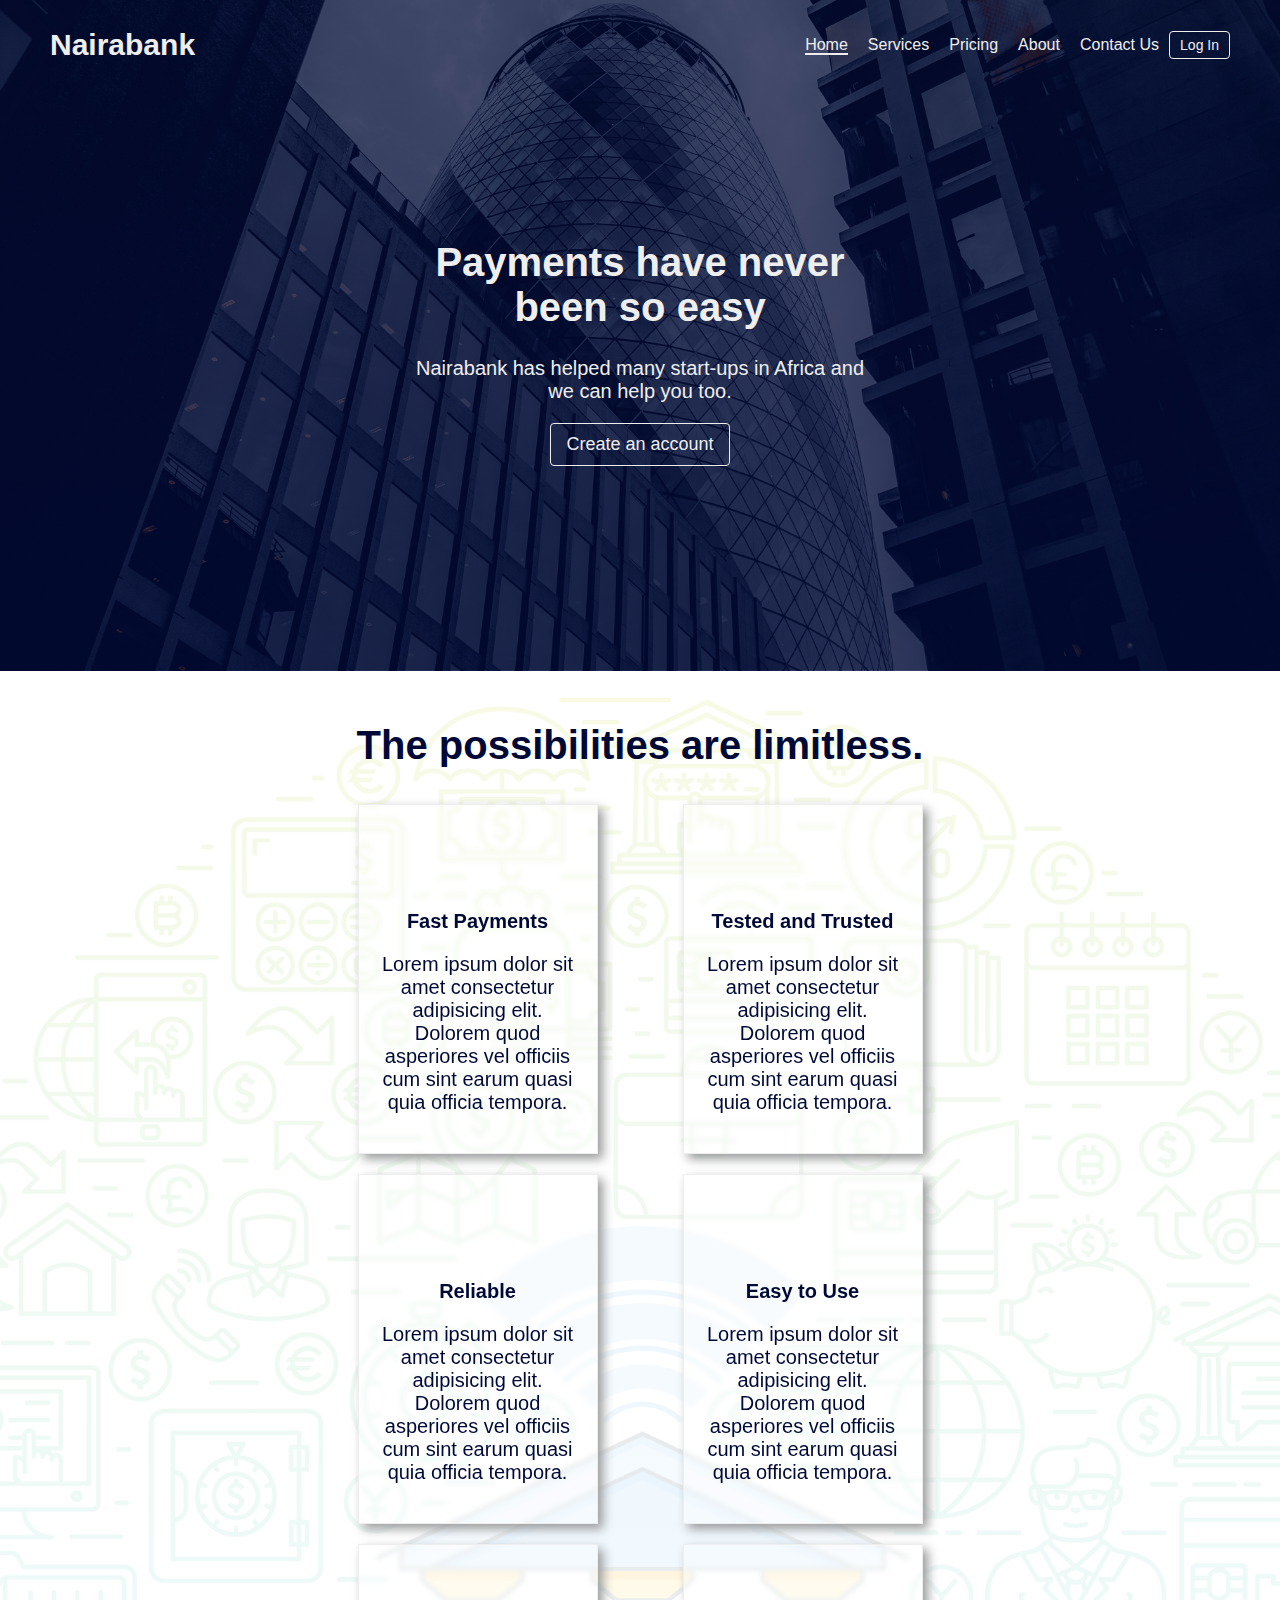
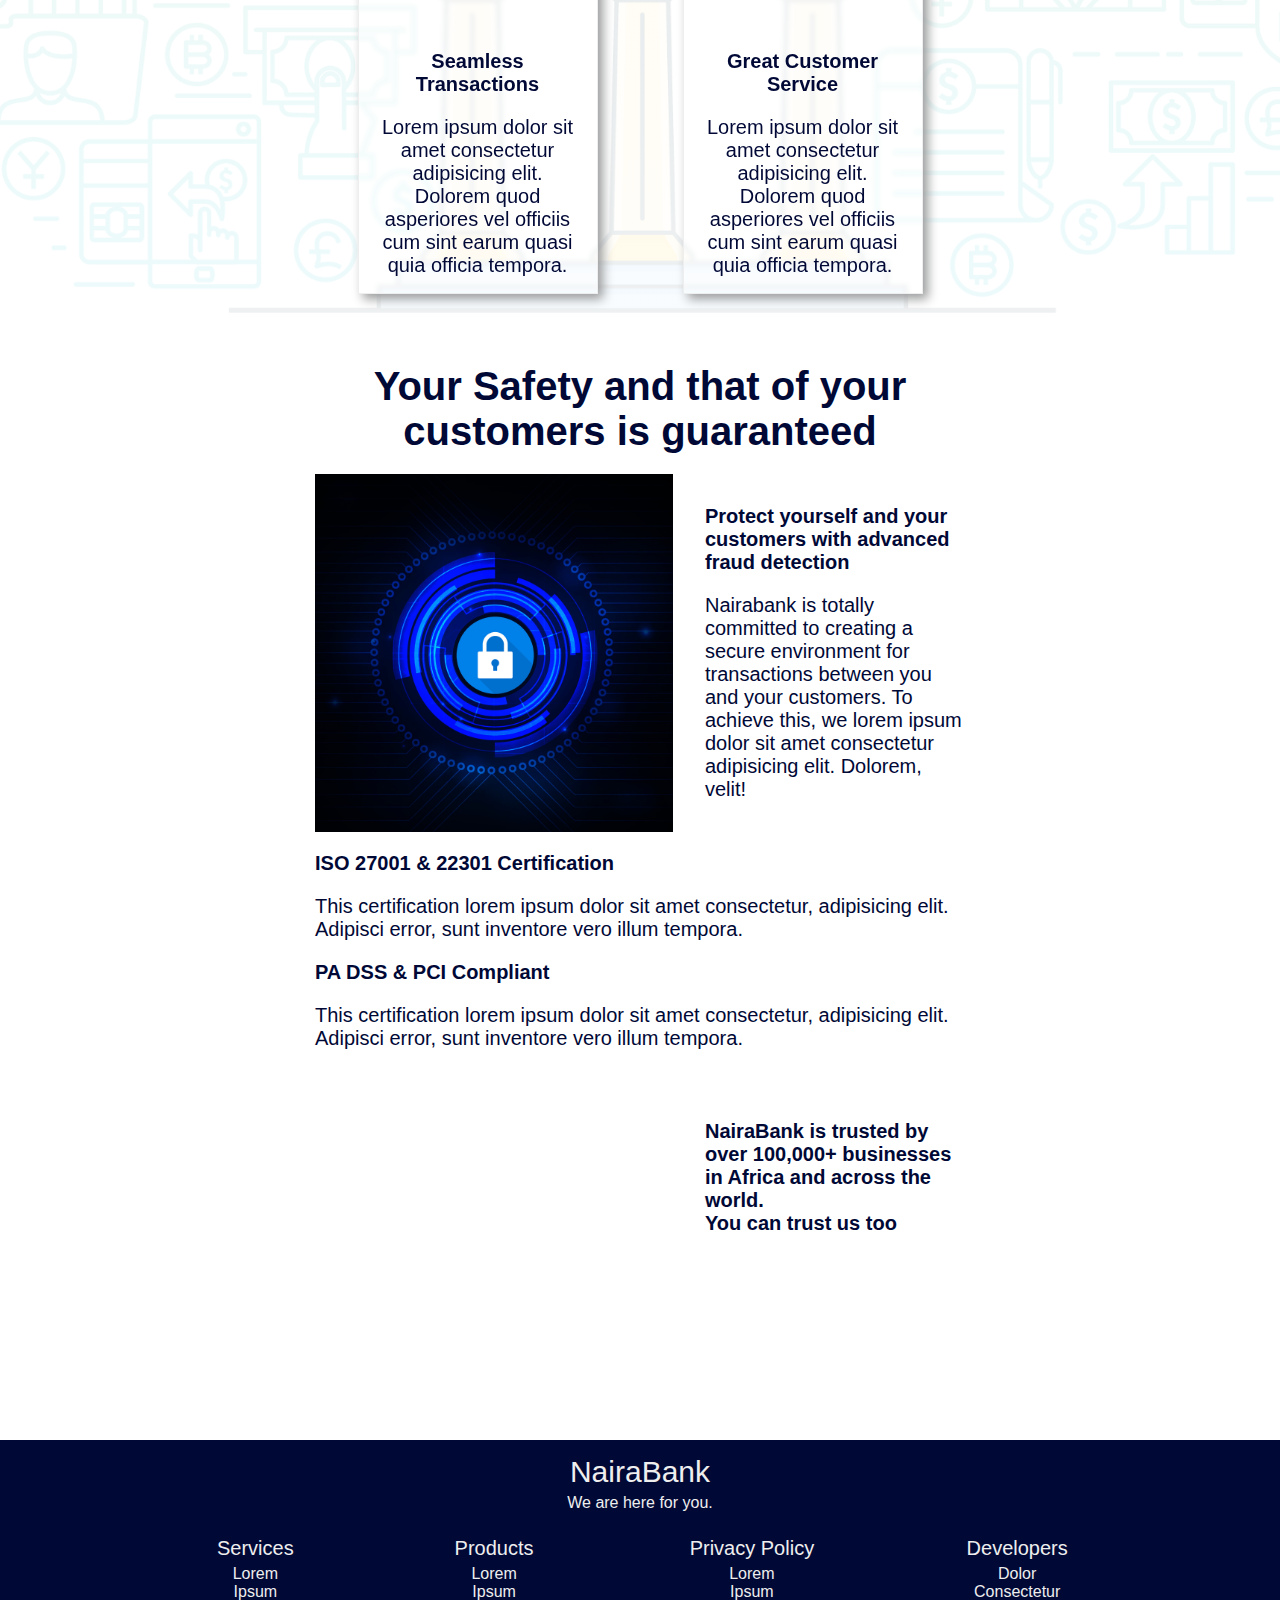
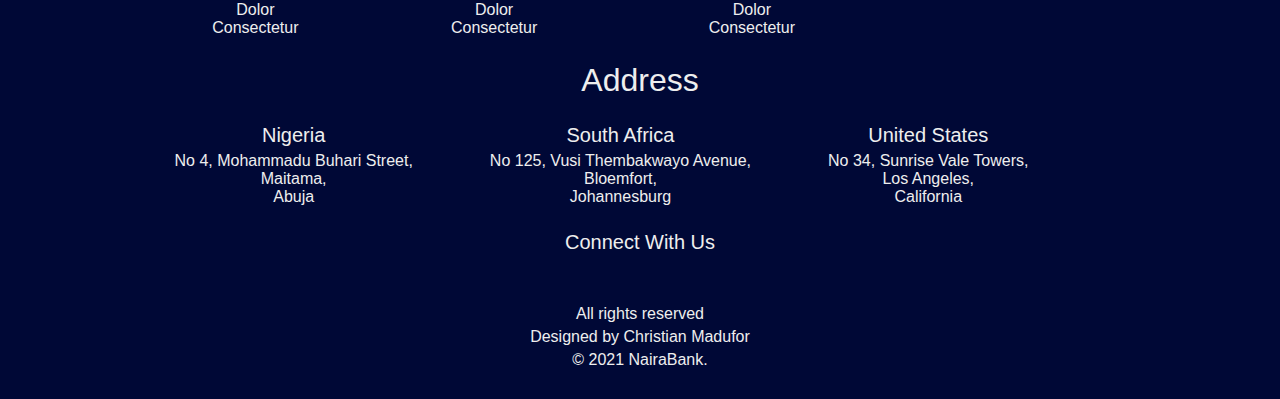
==== Fintech/index.html @ 77ecebfe "Add files via upload" ====
<!DOCTYPE html>
<html lang="en">
  <head>
    <meta charset="UTF-8" />
    <meta http-equiv="X-UA-Compatible" content="IE=edge" />
    <meta name="viewport" content="width=device-width, initial-scale=1.0" />
    <link rel="stylesheet" href="css/style.css" />
    <link
      rel="stylesheet"
      href="css/fontawesome-free-5.15.2-web/fa-css/all.css"
    />
    <title>Welcome to NairaBank</title>
  </head>
  <body>
    <div id="slideout-menu">
      <ul>
        <li><a href="#" class="active-page">Home</a></li>
        <li><a href="#">Services</a></li>
        <li><a href="#">Pricing</a></li>
        <li><a href="#">About</a></li>
        <li><a href="#">Contact Us</a></li>
      </ul>
    </div>
    <section class="container">
      <header>
        <div class="logo">
          <h3 class="logo-name">Nairabank</h3>
        </div>
        <nav>
          <ul>
            <li><a href="#" class="active">Home</a></li>
            <li><a href="#">Services</a></li>
            <li><a href="#">Pricing</a></li>
            <li><a href="#">About</a></li>
            <li><a href="#">Contact Us</a></li>
          </ul>
          <button class="nav-btn">Log In</button>
          <div id="menu-icon">
            <i id="menu-icon-logo" class="fas fa-bars"></i>
          </div>
        </nav>
      </header>
      <div class="hero">
        <h1 id="tagline">Payments have never been so easy</h1>
        <p>
          Nairabank has helped many start-ups in Africa and
          <br />
          we can help you too.
        </p>
        <button class="btn" type="button">Create an account</button>
      </div>
    </section>
    <section class="services">
      <h1>The possibilities are limitless.</h1>
      <div class="wrap">
        <div class="services-item">
          <div class="icon"><i class="fab fa-github"></i></div>
          <h3>Fast Payments</h3>
          <p>
            Lorem ipsum dolor sit amet consectetur adipisicing elit. Dolorem
            quod asperiores vel officiis cum sint earum quasi quia officia
            tempora.
          </p>
        </div>
        <div class="services-item">
          <div class="icon"><i class="fab fa-github"></i></div>
          <h3>Tested and Trusted</h3>
          <p>
            Lorem ipsum dolor sit amet consectetur adipisicing elit. Dolorem
            quod asperiores vel officiis cum sint earum quasi quia officia
            tempora.
          </p>
        </div>
        <div class="services-item">
          <div class="icon"><i class="fab fa-github"></i></div>
          <h3>Reliable</h3>
          <p>
            Lorem ipsum dolor sit amet consectetur adipisicing elit. Dolorem
            quod asperiores vel officiis cum sint earum quasi quia officia
            tempora.
          </p>
        </div>
        <div class="services-item">
          <div class="icon"><i class="fab fa-github"></i></div>
          <h3>Easy to Use</h3>
          <p>
            Lorem ipsum dolor sit amet consectetur adipisicing elit. Dolorem
            quod asperiores vel officiis cum sint earum quasi quia officia
            tempora.
          </p>
        </div>
        <div class="services-item">
          <div class="icon"><i class="fab fa-github"></i></div>
          <h3>Seamless Transactions</h3>
          <p>
            Lorem ipsum dolor sit amet consectetur adipisicing elit. Dolorem
            quod asperiores vel officiis cum sint earum quasi quia officia
            tempora.
          </p>
        </div>
        <div class="services-item">
          <div class="icon"><i class="fab fa-github"></i></div>
          <h3>Great Customer Service</h3>
          <p>
            Lorem ipsum dolor sit amet consectetur adipisicing elit. Dolorem
            quod asperiores vel officiis cum sint earum quasi quia officia
            tempora.
          </p>
        </div>
      </div>
    </section>
    <section class="security">
      <div class="wrap">
        <h1>Your Safety and that of your customers is guaranteed</h1>
        <div class="image-section">
          <img src="img/secure.jpg" alt="security" />
          <div class="image-section-text">
            <h3>
              Protect yourself and your customers with advanced fraud detection
            </h3>
            <p>
              Nairabank is totally committed to creating a secure environment
              for transactions between you and your customers. To achieve this,
              we lorem ipsum dolor sit amet consectetur adipisicing elit.
              Dolorem, velit!
            </p>
          </div>
        </div>
        <div class="certificates">
          <div>
            <h3>ISO 27001 & 22301 Certification</h3>
            <p>
              This certification lorem ipsum dolor sit amet consectetur,
              adipisicing elit. Adipisci error, sunt inventore vero illum tempora.
            </p>
          </div>
          <div>
            <h3>PA DSS & PCI Compliant</h3>
            <p>
              This certification lorem ipsum dolor sit amet consectetur,
              adipisicing elit. Adipisci error, sunt inventore vero illum tempora.
            </p>
          </div>
        </div>
      </div>
    </section>
    <section class="partners">
      <div class="wrap">
        <div class="image-section">
          <img src="img/happy-customer.jpg" alt="" />
          <div>
            <h3>
              NairaBank is trusted by over 100,000+ businesses in Africa and
              across the world. <br />
              <span>You can trust us too</span>
            </h3>
          </div>
        </div>
      </div>
      <div class="partner-icons">
        <i class="fab fa-apple"></i>
        <i class="fab fa-paypal"></i>
        <i class="fab fa-google"></i>
        <i class="fab fa-amazon"></i>
        <i class="fab fa-twitter"></i>
      </div>
    </section>
    <footer>
      <div class="footer-logo">
        <h2 class="logo-name">NairaBank</h2>
        <p>We are here for you.</p>
      </div>
      <div class="footer-items">
        <div>
          <h3>Services</h3>
          <ul>
            <li>Lorem</li>
            <li>Ipsum</li>
            <li>Dolor</li>
            <li>Consectetur</li>
          </ul>
        </div>
        <div>
          <h3>Products</h3>
          <ul>
            <li>Lorem</li>
            <li>Ipsum</li>
            <li>Dolor</li>
            <li>Consectetur</li>
          </ul>
        </div>
        <div>
          <h3>Privacy Policy</h3>
          <ul>
            <li>Lorem</li>
            <li>Ipsum</li>
            <li>Dolor</li>
            <li>Consectetur</li>
          </ul>
        </div>
        <div>
          <h3>Developers</h3>
          <ul>
            <li>Dolor</li>
            <li>Consectetur</li>
          </ul>
        </div>
      </div>
      <h2>Address</h2>
      <div class="footer-items">
        <div>
          <h3>Nigeria</h3>
          <p>
            No 4, Mohammadu Buhari Street,<br />
            Maitama,<br />
            Abuja
          </p>
        </div>
        <div>
          <h3>South Africa</h3>
          <p>
            No 125, Vusi Thembakwayo Avenue,<br />
            Bloemfort,<br />
            Johannesburg
          </p>
        </div>
        <div>
          <h3>United States</h3>
          <p>
            No 34, Sunrise Vale Towers,<br />
            Los Angeles,<br />
            California
          </div>
        </p>
      </div>
      <div class="social-media">
        <h3>Connect With Us</h3>
        <ul class="social-media-links">
          <li>
            <a href="#"><i class="fab fa-github"></i></a>
          </li>
          <li>
            <a href="#"><i class="fab fa-twitter"></i></a>
          </li>
          <li>
            <a href="#"><i class="fab fa-facebook"></i></a>
          </li>
          <li>
            <a href="#"><i class="fab fa-instagram"></i></a>
          </li>
        </ul>
      </div>
      <div>
        <p>All rights reserved</p>
        <p>Designed by Christian Madufor</p>
        <p>&copy 2021 NairaBank.</p>
      </div>
    </footer>

    <!-- JAVASCRIPT -->

    <script src="main.js"></script>
  </body>
</html>
---- Fintech/css/style.css ----
body {
  margin: 0;
  padding: 0;
  box-sizing: border-box;
  font-family: "Gill Sans", "Gill Sans MT", Calibri, "Trebuchet MS", sans-serif;
  color: rgb(0, 8, 54);
  /* overflow: hidden; */
}
*,
*:before,
*:after {
  box-sizing: inherit;
}
h1,
h2,
h3 {
  font-family: -apple-system, BlinkMacSystemFont, "Segoe UI", Roboto, Oxygen,
    Ubuntu, Cantarell, "Open Sans", "Helvetica Neue", sans-serif;
  font-weight: bold;
}
h1 {
  font-size: 26px;
}
h2 {
  font-size: 22px;
}
h3 {
  font-size: 18px;
}
p {
  font-size: 16px;
}
img {
  display: block;
  width: 100%;
}
a {
  text-decoration: none;
  color: inherit;
}
ul {
  list-style: none;
  padding: 0;
}
header,
nav {
  display: flex;
  align-items: center;
  justify-content: space-between;
}
.container {
  width: 100%;
  background-image: linear-gradient(rgba(0, 8, 54, 0.7), rgba(0, 8, 54, 0.8)),
    url(../img/buildings.jpg);
  background-repeat: no-repeat;
  background-size: cover;
  background-position: center;
  padding-bottom: 5px;
  color: #eee;
  position: relative;
}
header {
  padding: 20px 25px;
}

nav ul {
  display: none;
}
.active {
  border-bottom: 2px solid #eee;
}
.active-page {
  border-bottom: 2px solid #eee;
}
#slideout-menu {
  background: rgba(0, 8, 54, 0.7);
  z-index: 50;
  position: absolute;
  transition: 0.6s;
  padding-top: 110px;
  padding-right: 50px;
  width: 100%;
  height: 100vh;
  text-align: right;
  display: block;
  /* for JS */
  opacity: 0;
  pointer-events: none;
}
#slideout-menu ul {
  display: block;
  color: #eee;
}
#slideout-menu li {
  padding: 4px;
  margin-bottom: 5px;
}
#slideout-menu a {
  font-size: 20px;
  color: #eee;
}
#menu-icon {
  color: #eee;
  font-size: 20px;
  margin: 0 20px;
  z-index: 100;
}

button {
  border: 1px solid #eee;
  border-radius: 4px;
  font-size: 14px;
  padding: 10px 15px;
  color: #eee;
  background-color: transparent;
}
.nav-btn {
  padding: 5px 10px;
}
/* .logo-name {
  font-size: 20px;
  margin: 0;
} */
.hero {
  width: 80%;
  max-width: 500px;
  margin: 90px auto 150px auto;
  padding: 0 10px;
  text-align: center;
}
.services {
  background-image: linear-gradient(
      rgba(255, 255, 255, 0.8),
      rgba(255, 255, 255, 0.9)
    ),
    url(../img/art.png);
  background-repeat: no-repeat;
  background-size: cover;
  background-position: center;
  text-align: center;
  padding: 25px 20px;
}
.wrap {
  max-width: 500px;
  margin: 0 auto;
  /* max-width: 620px; */
  display: flex;
  flex-direction: row;
  flex-wrap: wrap;
  align-items: center;
  justify-items: center;
}
.services-item {
  width: 240px;
  height: 350px;
  margin: 10px auto;
  padding: 40px 20px;
  border: 1px solid #eee;
  background-color: rgba(255, 255, 255, 0.3);
  backdrop-filter: blur(2px);
  box-shadow: 5px 5px 10px rgb(154, 155, 156);
}
.icon {
  color: royalblue;
  font-size: 40px;
}
.image-section {
  display: flex;
  flex-direction: column;
  justify-content: space-between;
  align-items: center;
  justify-items: center;
}
.security,
.partners {
  padding: 15px 20px;
}
.security h1 {
  text-align: center;
  max-width: 580px;
  margin: 20px auto;
}
.social-media ul {
  display: flex;
}
.partner-icons {
  margin: 30px 0;
  display: flex;
  align-items: center;
  justify-content: center;
}
.partner-icons i {
  font-size: 36px;
  margin: 0 10px;
}
footer {
  padding: 15px 10px;
  background-color: rgb(0, 8, 54);
  color: #eee;
  text-align: center;
}
footer h2,
footer h3,
footer h4,
footer p,
footer ul {
  margin: 5px;
  font-weight: 400;
}
footer > div {
  margin-bottom: 15px;
}
ul.social-media-links {
  display: flex;
  align-items: center;
  width: 150px;
  justify-content: space-around;
  margin: 0 auto;
}
.social-media-links li {
  margin: 5px 10px;
}
.social-media-links li i {
  font-size: 20px;
}

/* MEDIA QUERIES */
@media (min-width: 728px) {
  .logo-name {
    font-size: 30px;
    margin: 0px;
  }
  .btn {
    font-size: 18px;
  }
  header {
    padding: 20px 50px;
  }
  nav ul {
    display: block;
    display: flex;
    flex-direction: row;
  }
  nav ul li {
    margin: 0 10px;
  }
  #slideout-menu,
  #menu-icon {
    display: none;
  }
  .hero {
    margin: 150px auto 200px auto;
  }
  .tagline {
    font-size: 48px;
  }
  .wrap {
    max-width: 650px;
  }
  .image-section {
    display: flex;
    flex-direction: row;
    justify-content: space-between;
    align-items: center;
    justify-items: center;
  }
  .image-section img {
    width: 55%;
  }
  .image-section div {
    width: 40%;
  }
  h1 {
    font-size: 40px;
  }
  h2 {
    font-size: 32px;
  }
  h3 {
    font-size: 20px;
  }
  p {
    font-size: 20px;
  }
  .partner-icons {
    margin: 50px 0;
  }
  .partner-icons i {
    font-size: 70px;
    margin: 0 15px;
  }
  footer p {
    font-size: 16px;
  }
  .footer-items {
    width: 80%;
    display: flex;
    align-items: flex-start;
    justify-content: space-around;
    margin: 20px auto;
  }
}
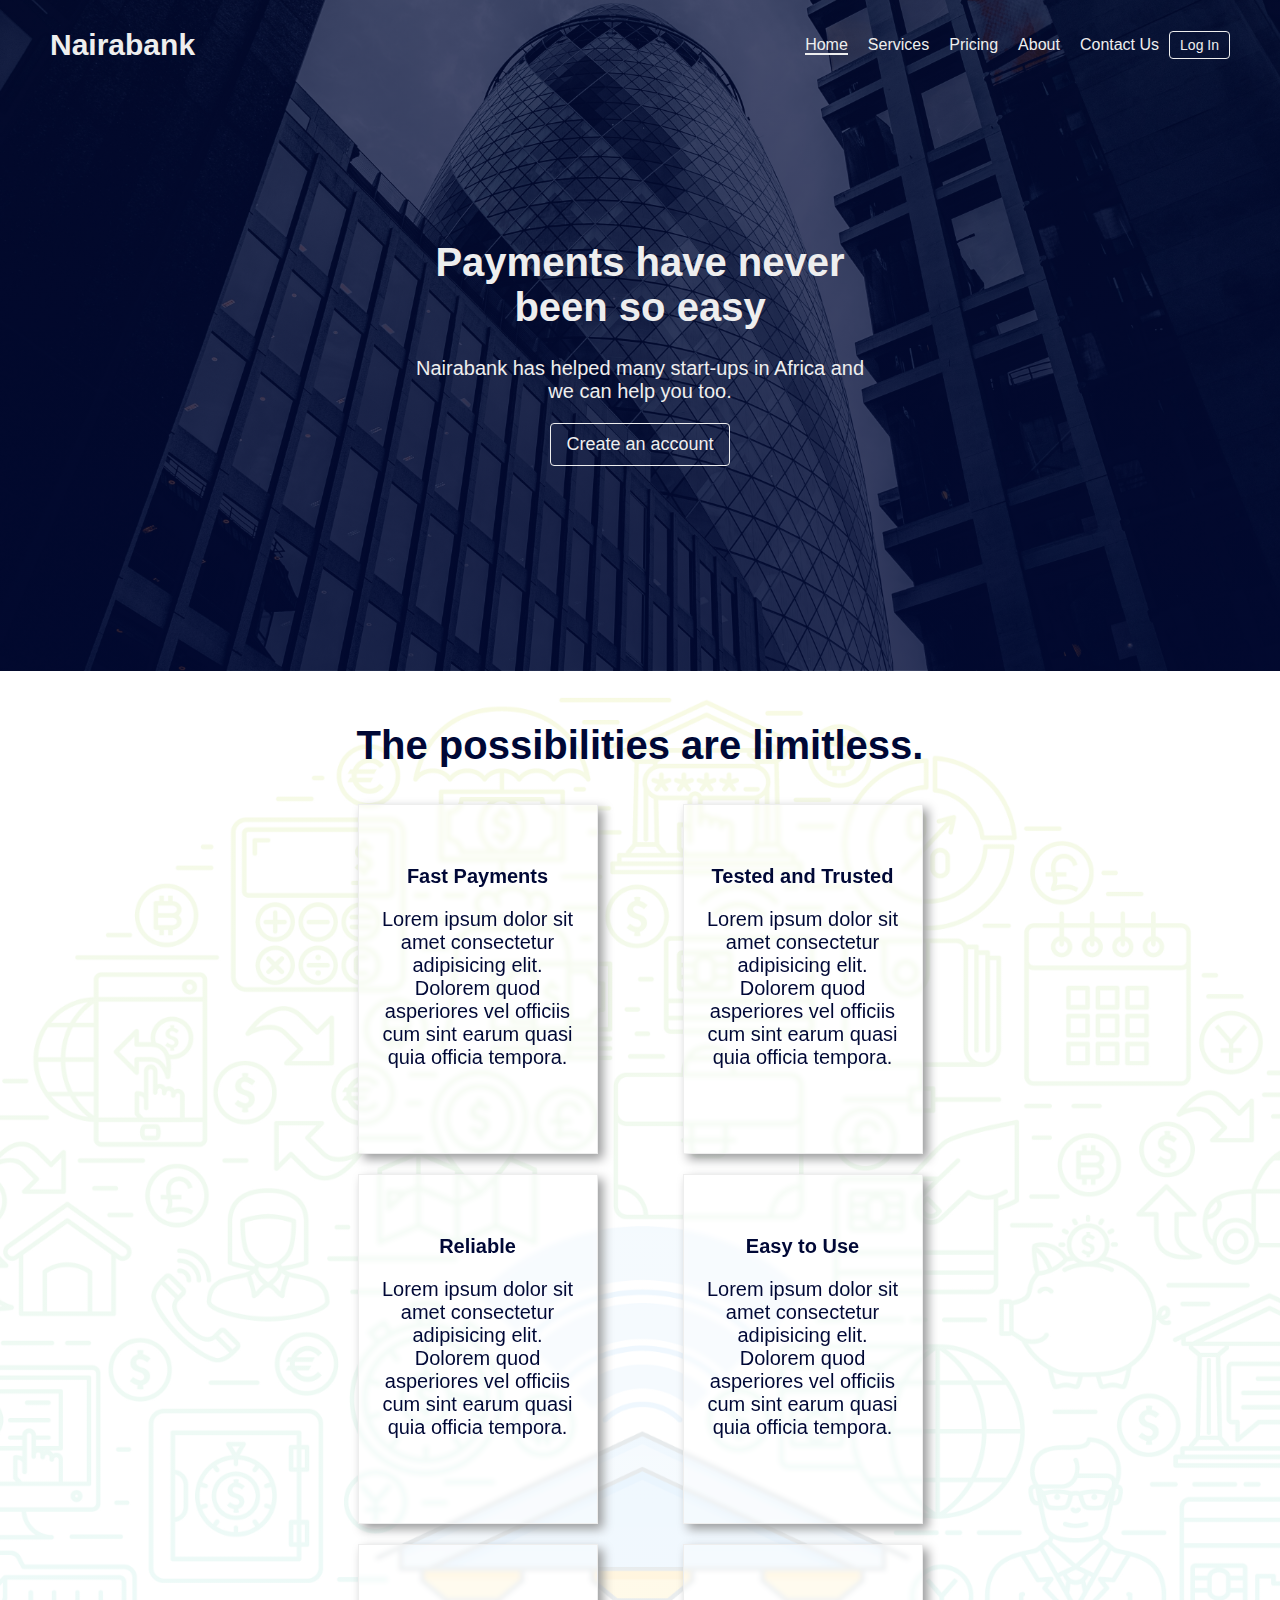
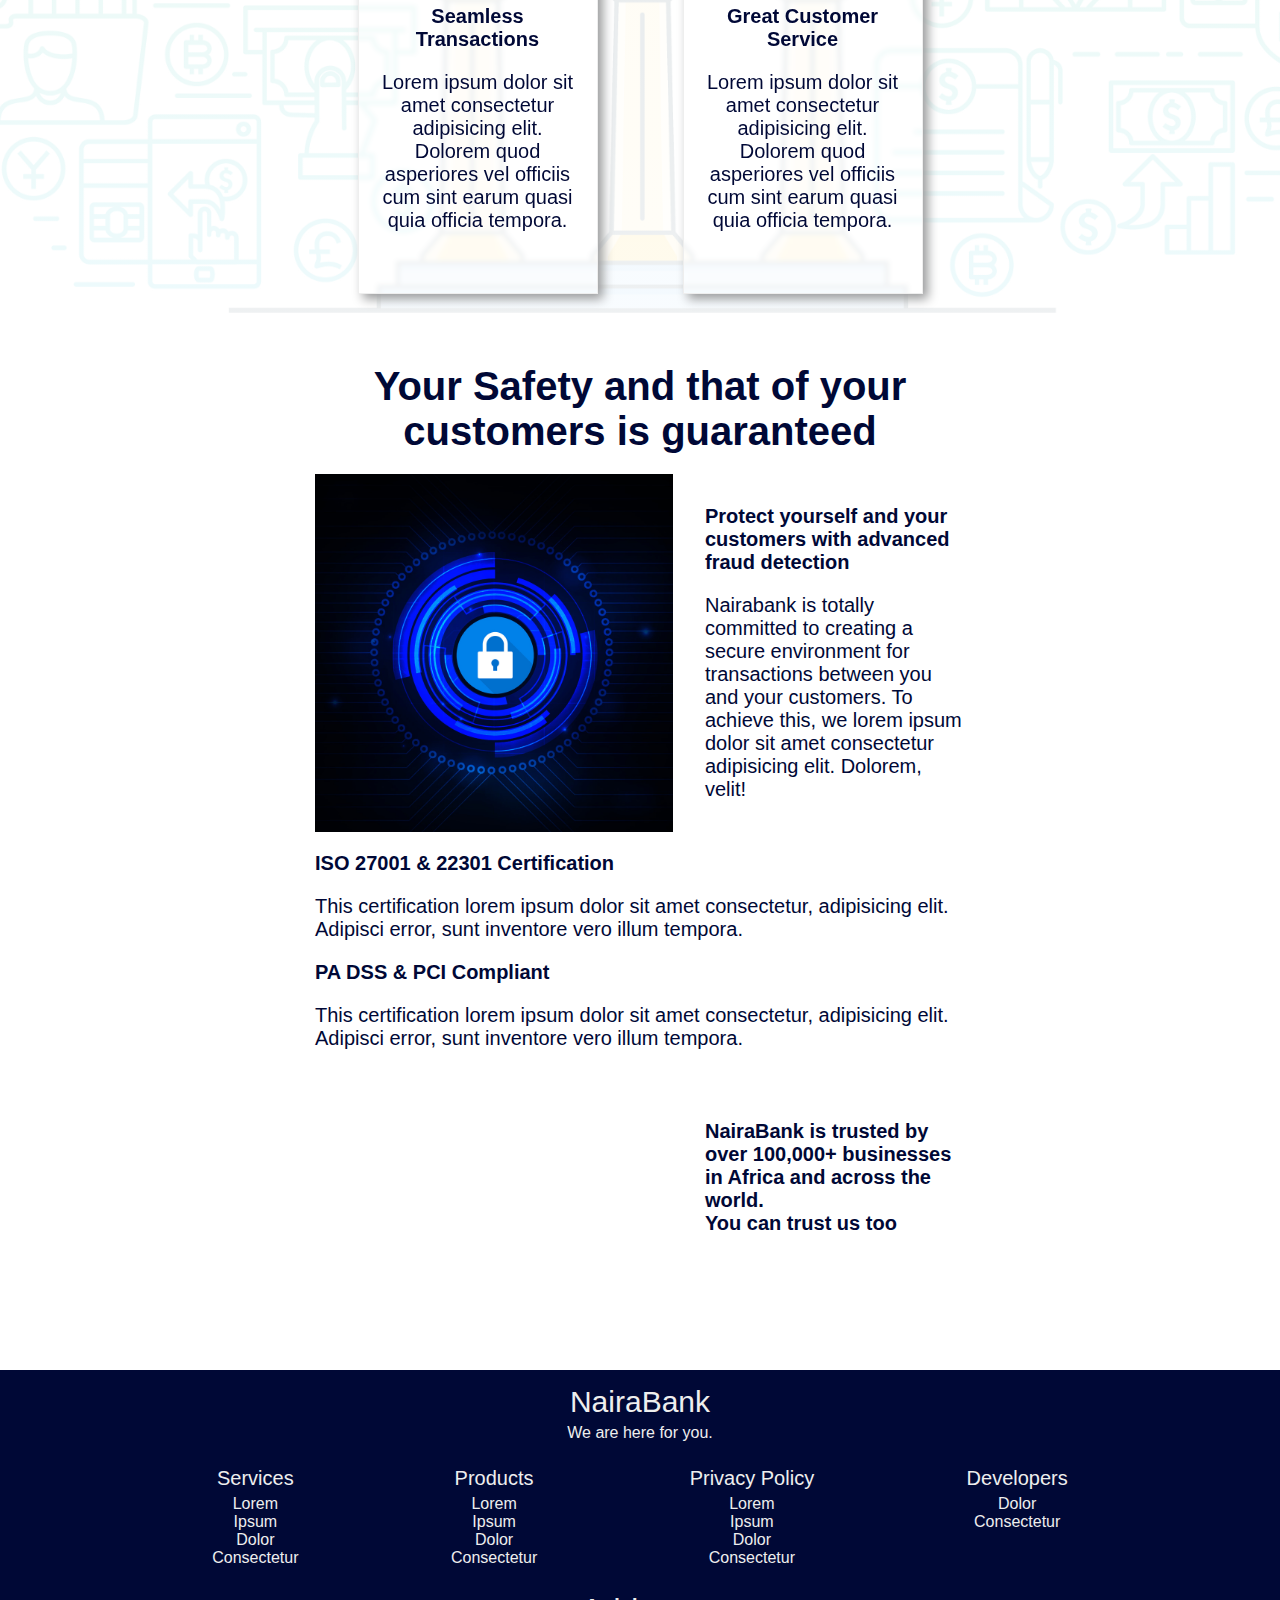
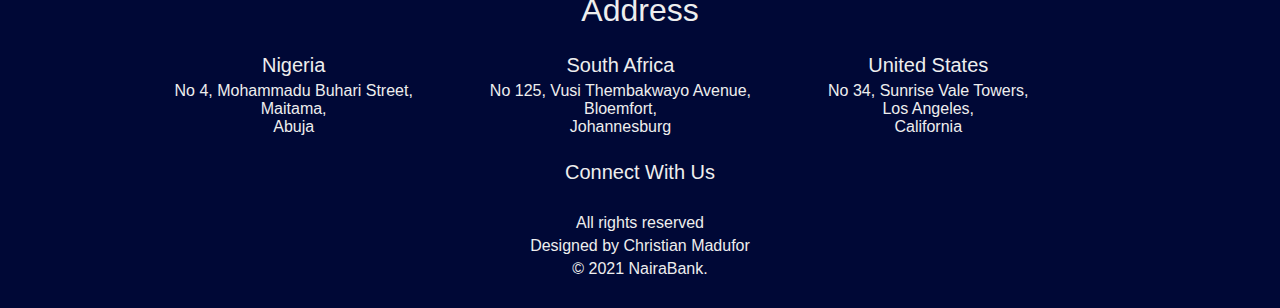
==== commit 97909979: "Add files via upload" ====
--- a/Fintech/index.html
+++ b/Fintech/index.html
@@ -5,10 +5,7 @@
     <meta http-equiv="X-UA-Compatible" content="IE=edge" />
     <meta name="viewport" content="width=device-width, initial-scale=1.0" />
     <link rel="stylesheet" href="css/style.css" />
-    <link
-      rel="stylesheet"
-      href="css/fontawesome-free-5.15.2-web/fa-css/all.css"
-    />
+    <link rel="stylesheet" href="https://pro.fontawesome.com/releases/v5.10.0/css/all.css" integrity="sha384-AYmEC3Yw5cVb3ZcuHtOA93w35dYTsvhLPVnYs9eStHfGJvOvKxVfELGroGkvsg+p" crossorigin="anonymous"/>
     <title>Welcome to NairaBank</title>
   </head>
   <body>
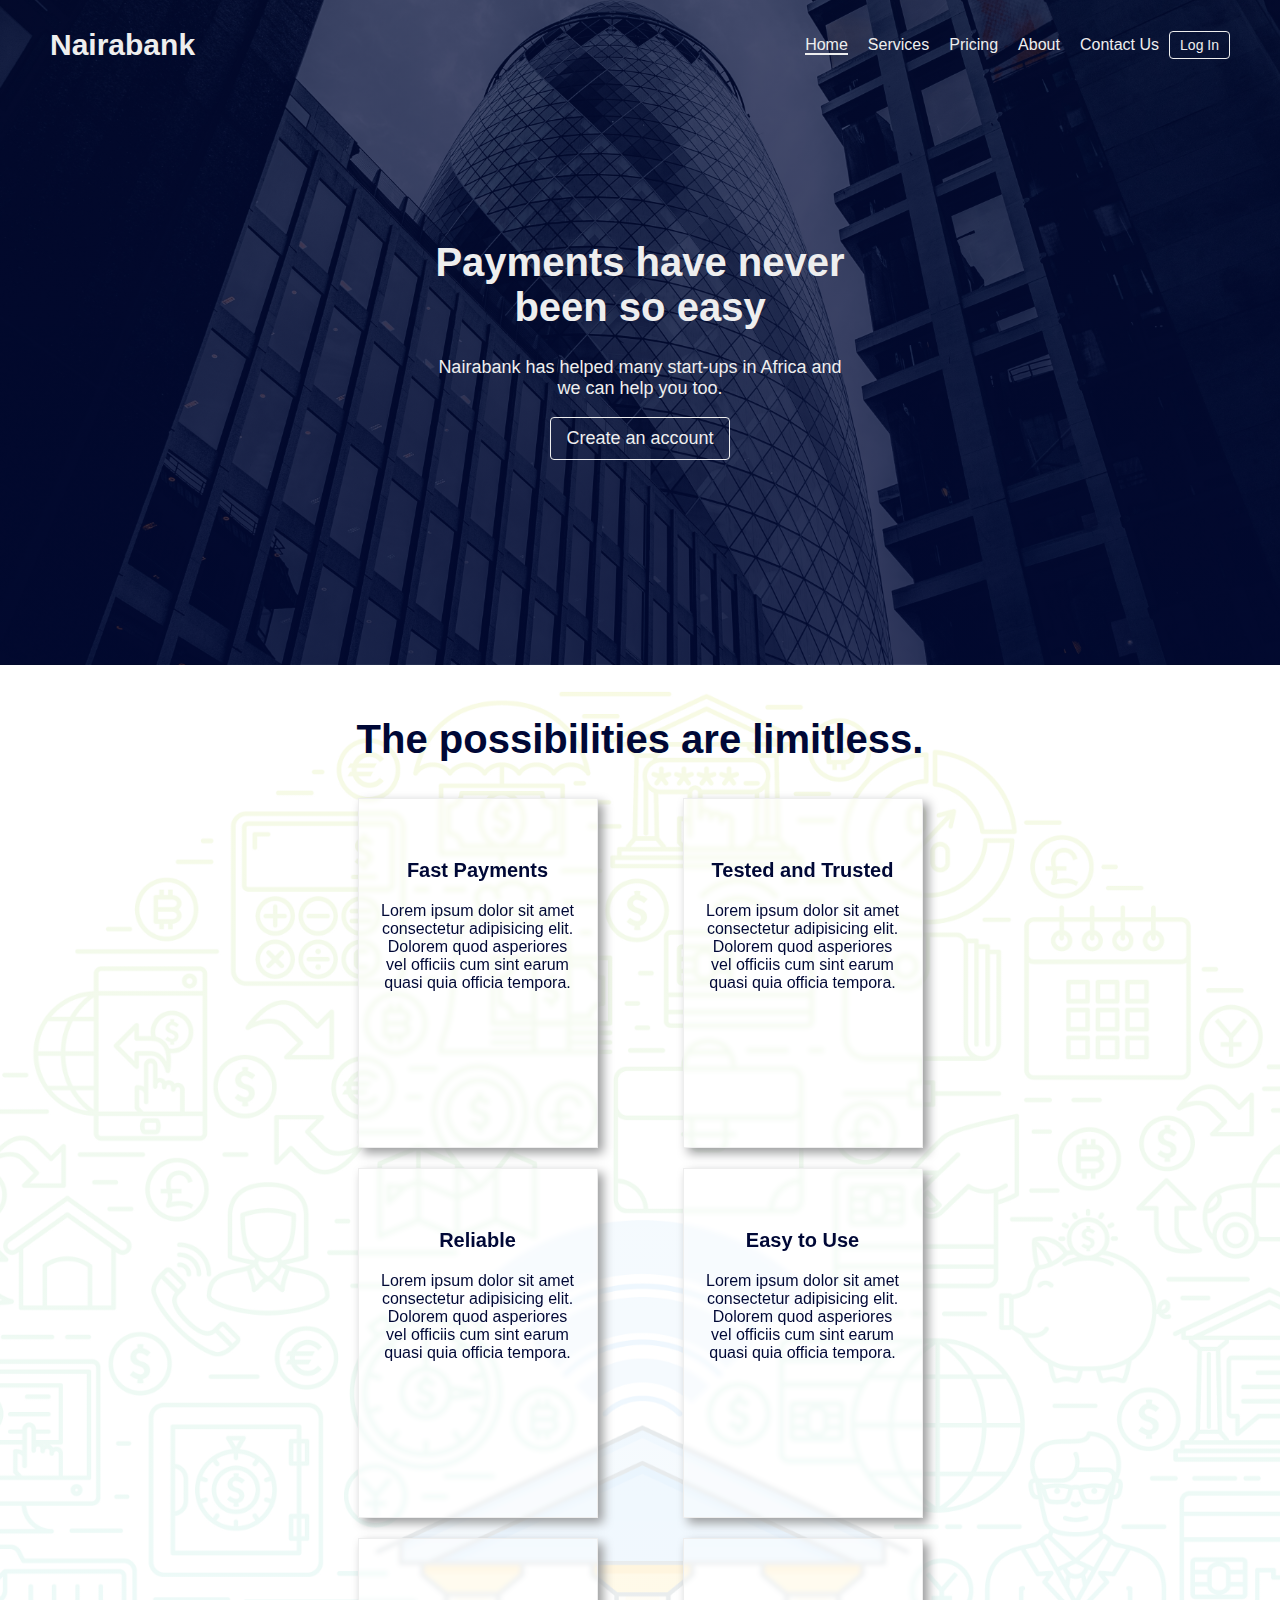
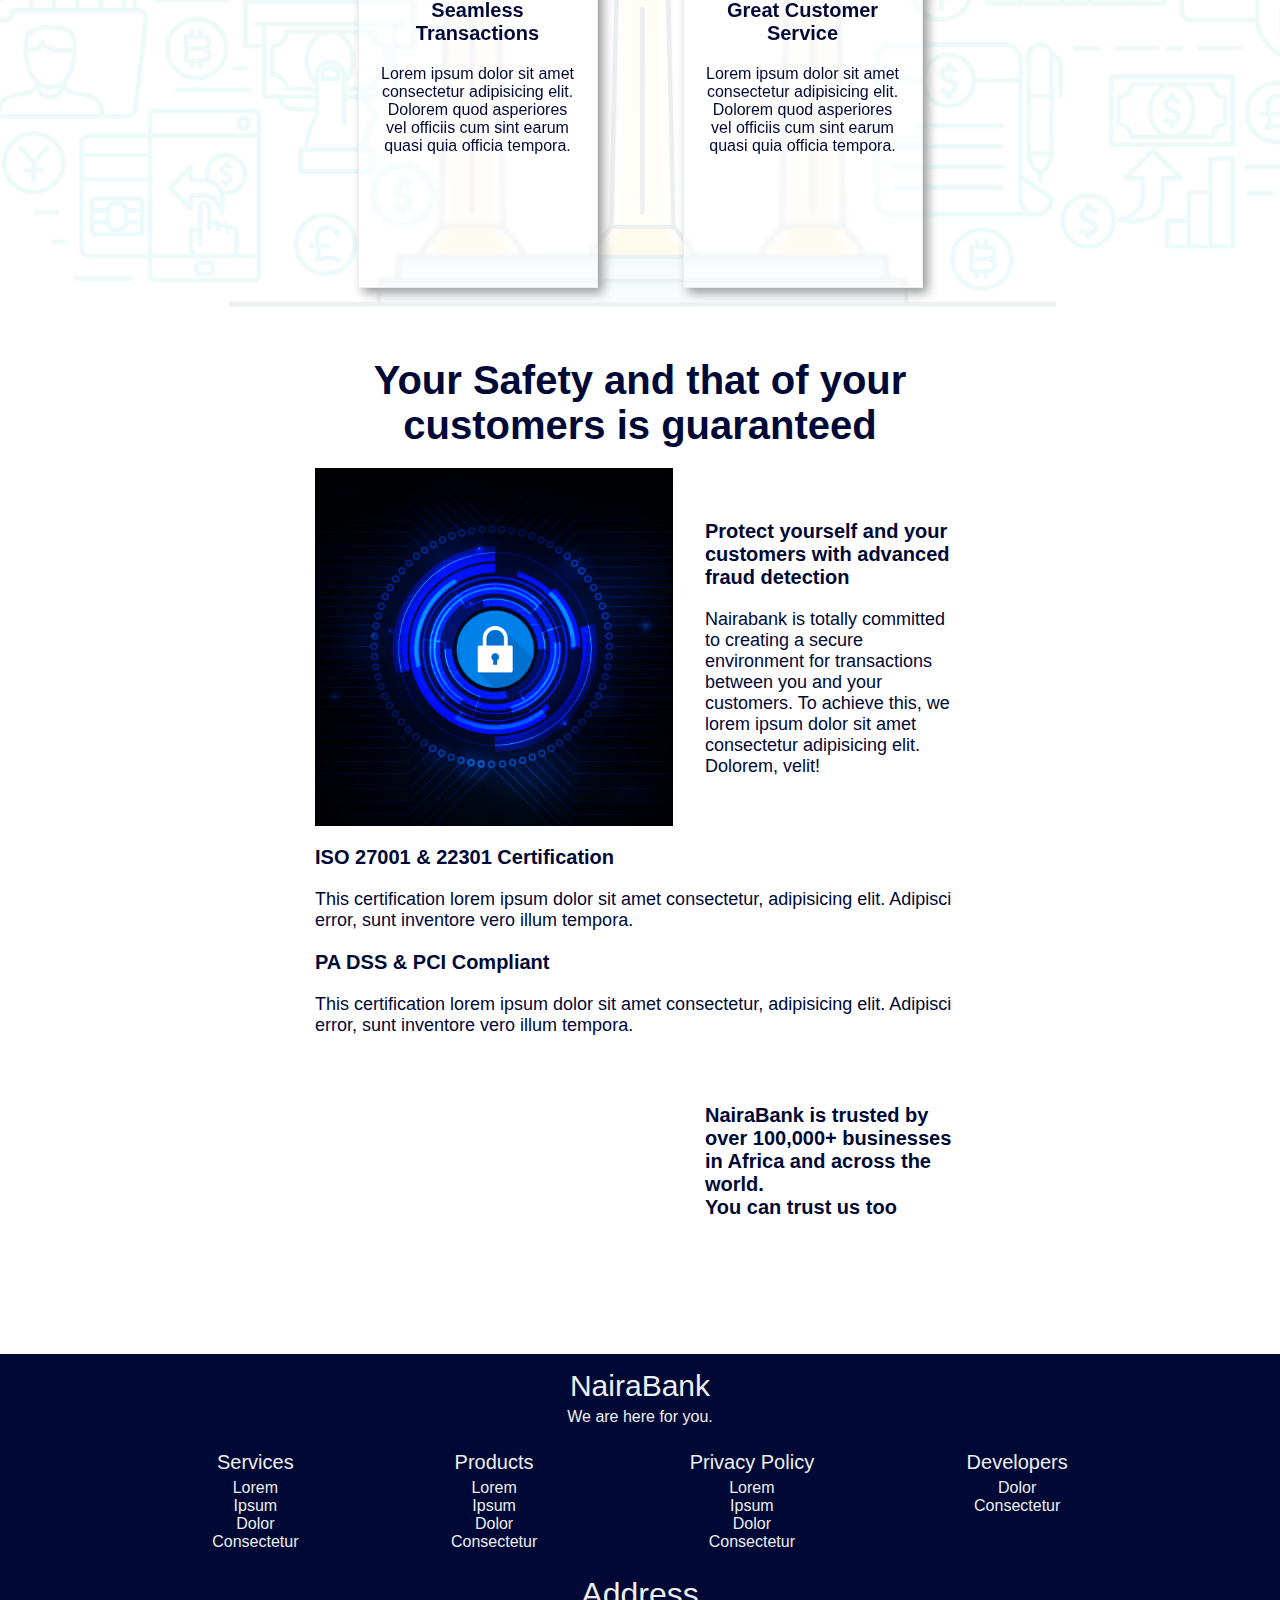
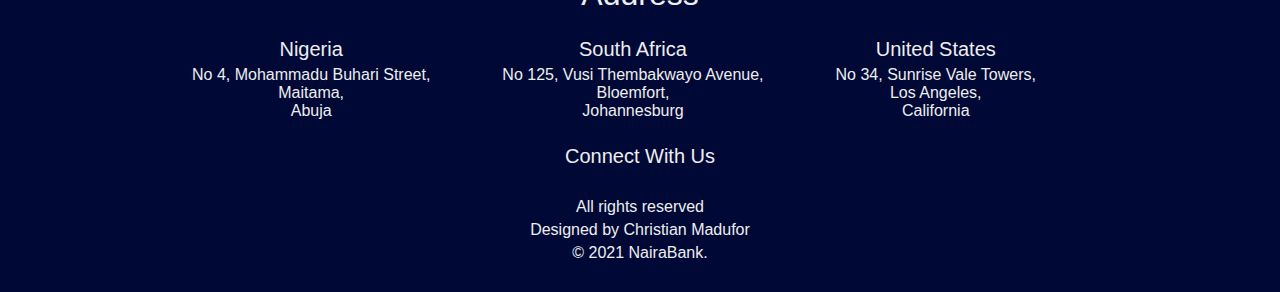
==== commit c6aa1013: "Add files via upload" ====
--- a/Fintech/index.html
+++ b/Fintech/index.html
@@ -51,7 +51,7 @@
       <h1>The possibilities are limitless.</h1>
       <div class="wrap">
         <div class="services-item">
-          <div class="icon"><i class="fab fa-github"></i></div>
+          <div class="icon"><i class="fas fa-tachometer-alt"></i></div>
           <h3>Fast Payments</h3>
           <p>
             Lorem ipsum dolor sit amet consectetur adipisicing elit. Dolorem
@@ -60,7 +60,7 @@
           </p>
         </div>
         <div class="services-item">
-          <div class="icon"><i class="fab fa-github"></i></div>
+          <div class="icon"><i class="fas fa-stamp"></i></div>
           <h3>Tested and Trusted</h3>
           <p>
             Lorem ipsum dolor sit amet consectetur adipisicing elit. Dolorem
@@ -69,7 +69,7 @@
           </p>
         </div>
         <div class="services-item">
-          <div class="icon"><i class="fab fa-github"></i></div>
+          <div class="icon"><i class="far fa-clock"></i></div>
           <h3>Reliable</h3>
           <p>
             Lorem ipsum dolor sit amet consectetur adipisicing elit. Dolorem
@@ -78,7 +78,7 @@
           </p>
         </div>
         <div class="services-item">
-          <div class="icon"><i class="fab fa-github"></i></div>
+          <div class="icon"><i class="fas fa-rocket"></i></div>
           <h3>Easy to Use</h3>
           <p>
             Lorem ipsum dolor sit amet consectetur adipisicing elit. Dolorem
@@ -87,7 +87,7 @@
           </p>
         </div>
         <div class="services-item">
-          <div class="icon"><i class="fab fa-github"></i></div>
+          <div class="icon"><i class="fas fa-shipping-fast"></i></div>
           <h3>Seamless Transactions</h3>
           <p>
             Lorem ipsum dolor sit amet consectetur adipisicing elit. Dolorem
@@ -96,7 +96,7 @@
           </p>
         </div>
         <div class="services-item">
-          <div class="icon"><i class="fab fa-github"></i></div>
+          <div class="icon"><i class="fas fa-globe"></i></div>
           <h3>Great Customer Service</h3>
           <p>
             Lorem ipsum dolor sit amet consectetur adipisicing elit. Dolorem
@@ -204,7 +204,7 @@
         </div>
       </div>
       <h2>Address</h2>
-      <div class="footer-items">
+      <div class="footer-items address">
         <div>
           <h3>Nigeria</h3>
           <p>
--- a/Fintech/css/style.css
+++ b/Fintech/css/style.css
@@ -160,6 +160,9 @@
   backdrop-filter: blur(2px);
   box-shadow: 5px 5px 10px rgb(154, 155, 156);
 }
+.services-item p {
+  font-size: 16px;
+}
 .icon {
   color: royalblue;
   font-size: 40px;
@@ -280,7 +283,7 @@
     font-size: 20px;
   }
   p {
-    font-size: 20px;
+    font-size: 18px;
   }
   .partner-icons {
     margin: 50px 0;
@@ -299,4 +302,7 @@
     justify-content: space-around;
     margin: 20px auto;
   }
-}
+  .address {
+    padding-left: 20px;
+  }
+}
